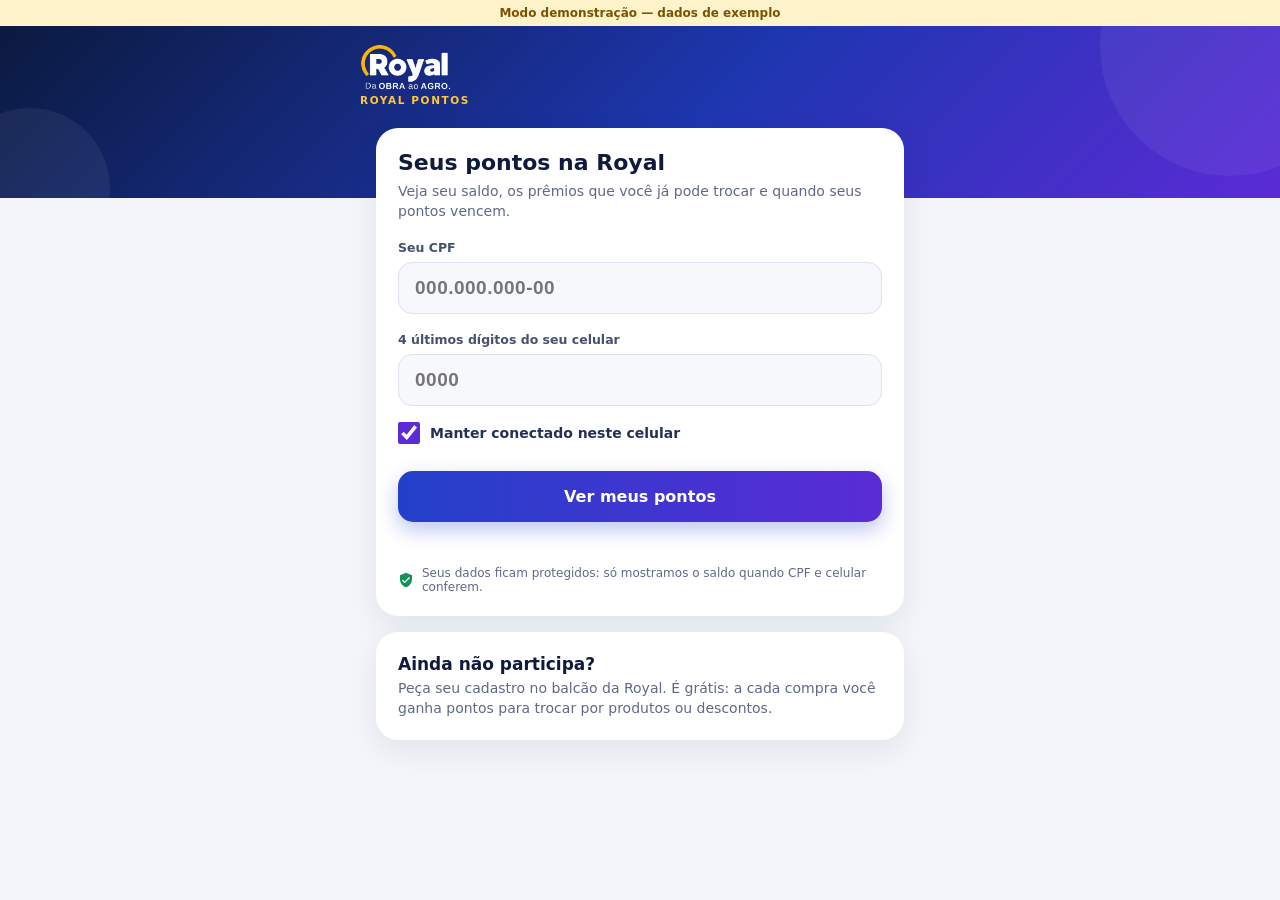
==== index.html @ d13bedf8 "deploy: dc5d675bdd52bc3d33647f05a580fc82ab1f0acd" ====
<!DOCTYPE html>
<html lang="pt-BR">
<head>
<meta charset="UTF-8">
<meta name="viewport" content="width=device-width, initial-scale=1, viewport-fit=cover">
<meta name="theme-color" content="#1E36B0">
<meta name="description" content="Royal Pontos: consulte seus pontos, prêmios e extrato do programa de fidelidade da Royal Parafusos e EPIs.">
<meta name="apple-mobile-web-app-capable" content="yes">
<meta name="apple-mobile-web-app-status-bar-style" content="black-translucent">
<meta name="apple-mobile-web-app-title" content="Royal Pontos">
<link rel="manifest" href="manifest.webmanifest">
<link rel="icon" href="icone-192.png">
<link rel="apple-touch-icon" href="apple-touch-icon.png">
<title>Royal Pontos — Seus pontos na Royal</title>
<script src="config.js"></script>
<style>
  :root {
    --azul: #2340C9; --roxo: #5B2BD6; --magenta: #A0279E; --ouro: #FFC933; --ouro2: #F59E0B;
    --noite: #0B1A3F; --texto: #0F1B3D; --texto2: #5F6987; --fundo: #F3F5FA; --verde: #0E8A55; --vermelho: #C62F3A;
    --topo: env(safe-area-inset-top, 0px); --base: env(safe-area-inset-bottom, 0px);
  }
  * { box-sizing: border-box; margin: 0; padding: 0; -webkit-tap-highlight-color: transparent; }
  html, body { background: var(--fundo); }
  body { font-family: -apple-system, "Segoe UI", system-ui, Roboto, "Helvetica Neue", Arial, sans-serif; color: var(--texto); min-height: 100vh; }
  .oculto { display: none !important; }
  button { font-family: inherit; }

  /* ---------- topo ---------- */
  .topo { background: linear-gradient(135deg, var(--noite) 0%, #1E36B0 55%, var(--roxo) 100%); color: #fff;
          padding: calc(18px + var(--topo)) 20px 92px; position: relative; overflow: hidden; }
  .topo::before, .topo::after { content: ""; position: absolute; border-radius: 50%; background: rgba(255,255,255,.06); }
  .topo::before { width: 260px; height: 260px; right: -80px; top: -110px; }
  .topo::after { width: 160px; height: 160px; left: -50px; bottom: -70px; }
  .topo-linha { display: flex; align-items: center; justify-content: space-between; max-width: 560px; margin: 0 auto; position: relative; z-index: 1; }
  .logo { height: 46px; display: block; }
  .topo small { display: block; color: var(--ouro); font-weight: 800; font-size: 10.5px; letter-spacing: 1.6px; margin-top: 4px; }
  .btn-icone { background: rgba(255,255,255,.14); border: 0; color: #fff; width: 40px; height: 40px; border-radius: 12px; display: grid; place-items: center; cursor: pointer; }
  .btn-icone svg { width: 20px; fill: #fff; }

  .wrap { max-width: 560px; margin: -70px auto 0; padding: 0 16px calc(96px + var(--base)); position: relative; z-index: 2; }
  .card { background: #fff; border-radius: 22px; padding: 22px; box-shadow: 0 10px 30px rgba(15,27,61,.08); margin-bottom: 16px; }
  h1 { font-size: 22px; margin-bottom: 6px; }
  .sub { color: var(--texto2); font-size: 14px; line-height: 1.45; }
  .titulo { font-size: 17px; font-weight: 800; margin-bottom: 4px; }

  /* ---------- login ---------- */
  label { display: block; font-size: 12.5px; font-weight: 700; color: #47506E; margin: 18px 0 7px; }
  input[type=text], input[type=tel] { width: 100%; font-size: 19px; padding: 14px 16px; border-radius: 14px; border: 1.5px solid #DDE2EF; background: #F7F8FC;
          color: var(--texto); outline: none; transition: .15s; font-weight: 700; letter-spacing: .5px; }
  input:focus { border-color: var(--roxo); background: #fff; box-shadow: 0 0 0 4px rgba(91,43,214,.12); }
  .lembrar { display: flex; align-items: center; gap: 10px; margin-top: 16px; font-size: 14px; color: #23305A; font-weight: 600; }
  .lembrar input { width: 22px; height: 22px; accent-color: var(--roxo); }
  .btn { width: 100%; margin-top: 20px; border: 0; border-radius: 15px; padding: 16px; font-size: 16px; font-weight: 800; color: #fff; cursor: pointer;
         background: linear-gradient(90deg, var(--azul), var(--roxo)); box-shadow: 0 8px 20px rgba(35,64,201,.3); }
  .btn:active { transform: scale(.98); }
  .btn:disabled { opacity: .6; }
  .erro { color: var(--vermelho); font-size: 13.5px; margin-top: 12px; min-height: 18px; font-weight: 600; }
  .seguro { display: flex; gap: 8px; align-items: center; color: var(--texto2); font-size: 12px; margin-top: 14px; }
  .seguro svg { width: 16px; fill: #12935B; flex: none; }
  .demo { background: #FFF3CC; color: #7A5300; text-align: center; font-size: 12px; padding: calc(6px + var(--topo)) 10px 6px; font-weight: 700; }

  /* ---------- saldo ---------- */
  .hero { background: linear-gradient(120deg, #1E36B0 0%, var(--roxo) 55%, var(--magenta) 100%); color: #fff; border-radius: 24px; padding: 24px; position: relative; overflow: hidden;
          box-shadow: 0 14px 34px rgba(91,43,214,.35); margin-bottom: 16px; }
  .hero::after { content: ""; position: absolute; width: 220px; height: 220px; border-radius: 50%; background: rgba(255,255,255,.08); right: -70px; top: -90px; }
  .hero .ola { font-size: 15px; opacity: .92; }
  .hero .rot { font-size: 11.5px; letter-spacing: 1.3px; opacity: .8; margin-top: 14px; font-weight: 700; }
  .hero .pts { font-size: 54px; font-weight: 900; color: #FFD34D; line-height: 1.05; }
  .hero .pts span { font-size: 20px; margin-left: 6px; }
  .chip { display: inline-flex; gap: 6px; align-items: center; background: rgba(255,255,255,.16); border-radius: 30px; padding: 7px 13px; font-size: 12.5px; margin-top: 12px; margin-right: 6px; }
  .alerta { background: #FFF8E1; border: 1px solid #FFE7A3; color: #7A5300; border-radius: 16px; padding: 14px 16px; font-size: 14px; margin-bottom: 16px; font-weight: 600; line-height: 1.4; }
  .meta { display: flex; gap: 14px; align-items: center; }
  .meta .img { width: 64px; height: 64px; border-radius: 16px; background: linear-gradient(135deg, #F3F0FF, #EEF2FF); display: grid; place-items: center; flex: none; overflow: hidden; }
  .meta .img img { max-width: 100%; max-height: 100%; }
  .meta .img svg, .premio .img svg { width: 30px; fill: #B9AEF0; }
  .barra { height: 8px; background: #EEF0F6; border-radius: 8px; overflow: hidden; margin-top: 8px; }
  .barra i { display: block; height: 100%; background: linear-gradient(90deg, var(--ouro), var(--ouro2)); border-radius: 8px; }
  .desconto { background: linear-gradient(135deg, #FFF8E1, #FFF3CC); border-radius: 16px; padding: 16px; font-size: 14.5px; line-height: 1.45; }
  .desconto b { color: #A66F00; }

  /* ---------- prêmios ---------- */
  .filtros { display: flex; gap: 8px; margin: 12px 0 4px; overflow-x: auto; }
  .filtro { border: 0; background: #ECEFF7; color: #5F6987; font-weight: 800; font-size: 13px; padding: 9px 14px; border-radius: 20px; white-space: nowrap; cursor: pointer; }
  .filtro.ativo { background: var(--noite); color: #fff; }
  .grade { display: grid; grid-template-columns: repeat(2, 1fr); gap: 12px; margin-top: 12px; }
  .premio { border: 1px solid #EEF0F6; border-radius: 18px; padding: 10px; display: flex; flex-direction: column; gap: 6px; background: #fff; }
  .premio .img { height: 104px; border-radius: 13px; background: linear-gradient(135deg, #F3F0FF, #EEF2FF); display: grid; place-items: center; overflow: hidden; }
  .premio .img img { max-width: 100%; max-height: 100%; object-fit: contain; }
  .premio b { font-size: 13.5px; line-height: 1.25; min-height: 34px; }
  .premio .p { color: var(--roxo); font-weight: 900; font-size: 18px; }
  .premio .p small { font-size: 11px; }
  .ok { color: var(--verde); font-size: 12px; font-weight: 800; }
  .falta { color: #A66F00; font-size: 12px; font-weight: 700; }

  /* ---------- extrato ---------- */
  .mov { display: flex; align-items: center; gap: 12px; padding: 13px 0; border-bottom: 1px solid #F0F2F7; }
  .mov:last-child { border: 0; }
  .ic { width: 40px; height: 40px; border-radius: 12px; display: grid; place-items: center; flex: none; font-size: 17px; }
  .ic.c { background: #E2F7EC; } .ic.r { background: #F0E9FF; } .ic.e { background: #FFE9EA; } .ic.o { background: #EEF0F5; }
  .mov .d { flex: 1; min-width: 0; }
  .mov .d b { font-size: 14px; display: block; white-space: nowrap; overflow: hidden; text-overflow: ellipsis; }
  .mov .d small { color: var(--texto2); font-size: 12px; }
  .mov .v { font-weight: 900; font-size: 15px; }
  .mais { color: var(--verde); } .menos { color: var(--vermelho); }

  /* ---------- loja ---------- */
  .linha-info { display: flex; gap: 14px; align-items: center; padding: 14px 0; border-bottom: 1px solid #F0F2F7; text-decoration: none; color: inherit; }
  .linha-info:last-child { border: 0; }
  .linha-info .ic { background: #EEF2FF; }
  .linha-info b { display: block; font-size: 14.5px; }
  .linha-info small { color: var(--texto2); font-size: 12.5px; }
  .passos { counter-reset: p; list-style: none; margin-top: 10px; }
  .passos li { counter-increment: p; display: flex; gap: 12px; padding: 9px 0; font-size: 14px; line-height: 1.4; color: #23305A; }
  .passos li::before { content: counter(p); width: 26px; height: 26px; border-radius: 50%; background: var(--noite); color: var(--ouro); font-weight: 900; font-size: 13px; display: grid; place-items: center; flex: none; }
  .sair { width: 100%; margin-top: 4px; border: 1.5px solid #D7DCEA; background: #fff; color: #23305A; border-radius: 14px; padding: 14px; font-weight: 800; font-size: 14px; cursor: pointer; }

  /* ---------- menu inferior ---------- */
  .tabs { position: fixed; left: 0; right: 0; bottom: 0; background: rgba(255,255,255,.96); backdrop-filter: blur(12px); -webkit-backdrop-filter: blur(12px);
          border-top: 1px solid #E6E9F2; display: flex; justify-content: space-around; padding: 8px 6px calc(8px + var(--base)); z-index: 20; }
  .tab { flex: 1; max-width: 120px; border: 0; background: none; display: flex; flex-direction: column; align-items: center; gap: 3px; font-size: 11px; font-weight: 700; color: #8A93AE; cursor: pointer; padding: 4px 0; }
  .tab svg { width: 24px; height: 24px; fill: #8A93AE; }
  .tab.ativa { color: var(--azul); }
  .tab.ativa svg { fill: var(--azul); }
  .atualizado { text-align: center; color: #9AA3BC; font-size: 12px; margin: 4px 0 14px; }
  .instalar { display: flex; gap: 12px; align-items: center; background: var(--noite); color: #fff; border-radius: 18px; padding: 14px 16px; margin-bottom: 16px; font-size: 13.5px; line-height: 1.35; }
  .instalar img { width: 42px; height: 42px; border-radius: 10px; }
  .instalar button { margin-left: auto; border: 0; background: var(--ouro); color: var(--noite); font-weight: 900; padding: 9px 12px; border-radius: 10px; font-size: 13px; }
  .instalar .x { background: none; color: #fff; padding: 4px 6px; margin-left: 4px; font-size: 18px; }
  @media (min-width: 520px) { .grade { grid-template-columns: repeat(3, 1fr); } }
</style>
</head>
<body>
<div id="avisoDemo" class="demo oculto">Modo demonstração — dados de exemplo</div>
<header class="topo">
  <div class="topo-linha">
    <div><img class="logo" src="logo-branco.png" alt="Royal — Da obra ao agro"><small>ROYAL PONTOS</small></div>
    <button class="btn-icone oculto" id="btnAtualizar" aria-label="Atualizar">
      <svg viewBox="0 0 24 24"><path d="M17.65 6.35A7.958 7.958 0 0012 4a8 8 0 108 8h-2a6 6 0 11-1.76-4.24L13 11h7V4l-2.35 2.35z"/></svg>
    </button>
  </div>
</header>

<main class="wrap">
  <!-- ================= LOGIN ================= -->
  <section id="telaLogin">
    <div class="card">
      <h1>Seus pontos na Royal</h1>
      <p class="sub">Veja seu saldo, os prêmios que você já pode trocar e quando seus pontos vencem.</p>
      <form id="form" autocomplete="off">
        <label for="cpf">Seu CPF</label>
        <input id="cpf" type="tel" inputmode="numeric" placeholder="000.000.000-00" maxlength="14" required>
        <label for="cel">4 últimos dígitos do seu celular</label>
        <input id="cel" type="tel" inputmode="numeric" placeholder="0000" maxlength="4" required>
        <label class="lembrar"><input type="checkbox" id="lembrar" checked> Manter conectado neste celular</label>
        <button class="btn" id="btnEntrar" type="submit">Ver meus pontos</button>
        <div class="erro" id="erro"></div>
      </form>
      <div class="seguro"><svg viewBox="0 0 24 24"><path d="M12 1L3 5v6c0 5.55 3.84 10.74 9 12 5.16-1.26 9-6.45 9-12V5l-9-4zm-2 16l-4-4 1.41-1.41L10 14.17l6.59-6.59L18 9l-8 8z"/></svg>
        Seus dados ficam protegidos: só mostramos o saldo quando CPF e celular conferem.</div>
    </div>
    <div class="card">
      <div class="titulo">Ainda não participa?</div>
      <p class="sub">Peça seu cadastro no balcão da Royal. É grátis: a cada compra você ganha pontos para trocar por produtos ou descontos.</p>
    </div>
  </section>

  <!-- ================= APP ================= -->
  <section id="telaApp" class="oculto">
    <!-- Início -->
    <div id="abaInicio">
      <div id="instalar" class="instalar oculto">
        <img src="icone-192.png" alt="">
        <div id="instalarTexto">Coloque o Royal Pontos na tela inicial do seu celular.</div>
        <button id="btnInstalar">Como?</button><button class="x" id="fecharInstalar" aria-label="Fechar">×</button>
      </div>
      <div class="hero">
        <div class="ola" id="ola">Olá!</div>
        <div class="rot">SEU SALDO</div>
        <div class="pts"><span id="saldo" style="font-size:inherit;margin:0">0</span><span>pontos</span></div>
        <div id="chips"></div>
      </div>
      <div id="alerta" class="alerta oculto"></div>
      <div class="card" id="cardMeta">
        <div class="titulo">Seu próximo prêmio</div>
        <div id="meta" style="margin-top:12px"></div>
      </div>
      <div class="card oculto" id="cardDesconto"><div class="desconto" id="desconto"></div></div>
      <div class="atualizado" id="atualizado"></div>
    </div>

    <!-- Prêmios -->
    <div id="abaPremios" class="oculto">
      <div class="card">
        <div class="titulo">Prêmios</div>
        <p class="sub">Apresente seu CPF no balcão para trocar.</p>
        <div class="filtros">
          <button class="filtro ativo" data-f="todos">Todos</button>
          <button class="filtro" data-f="posso">Já posso trocar</button>
        </div>
        <div class="grade" id="grade"></div>
      </div>
    </div>

    <!-- Extrato -->
    <div id="abaExtrato" class="oculto">
      <div class="card">
        <div class="titulo">Extrato</div>
        <p class="sub">Suas últimas movimentações</p>
        <div id="extrato" style="margin-top:6px"></div>
      </div>
    </div>

    <!-- Loja -->
    <div id="abaLoja" class="oculto">
      <div class="card">
        <div class="titulo">Royal Parafusos e EPIs</div>
        <div id="contatos" style="margin-top:6px"></div>
      </div>
      <div class="card">
        <div class="titulo">Como funciona</div>
        <ol class="passos" id="passos"></ol>
      </div>
      <button class="sair" id="sair">Sair desta conta</button>
    </div>
  </section>
</main>

<nav class="tabs oculto" id="tabs">
  <button class="tab ativa" data-aba="Inicio"><svg viewBox="0 0 24 24"><path d="M10 20v-6h4v6h5v-8h3L12 3 2 12h3v8z"/></svg>Início</button>
  <button class="tab" data-aba="Premios"><svg viewBox="0 0 24 24"><path d="M20 6h-2.18c.11-.31.18-.65.18-1 0-1.66-1.34-3-3-3-1.05 0-1.96.54-2.5 1.35l-.5.67-.5-.68C10.96 2.54 10.05 2 9 2 7.34 2 6 3.34 6 5c0 .35.07.69.18 1H4c-1.11 0-1.99.89-1.99 2L2 19c0 1.11.89 2 2 2h16c1.11 0 2-.89 2-2V8c0-1.11-.89-2-2-2zm0 13H4v-2h16v2zm0-5H4V8h5.08L7 10.83 8.62 12 11 8.76l1-1.36 1 1.36L15.38 12 17 10.83 14.92 8H20v6z"/></svg>Prêmios</button>
  <button class="tab" data-aba="Extrato"><svg viewBox="0 0 24 24"><path d="M19 3H5c-1.1 0-2 .9-2 2v14c0 1.1.9 2 2 2h14c1.1 0 2-.9 2-2V5c0-1.1-.9-2-2-2zM7 7h10v2H7V7zm0 4h10v2H7v-2zm0 4h7v2H7v-2z"/></svg>Extrato</button>
  <button class="tab" data-aba="Loja"><svg viewBox="0 0 24 24"><path d="M20 4H4v2h16V4zm1 10v-2l-1-5H4l-1 5v2h1v6h10v-6h4v6h2v-6h1zm-9 4H6v-4h6v4z"/></svg>Loja</button>
</nav>

<script>
(function () {
  const CFG = window.ROYAL || {};
  const $ = (id) => document.getElementById(id);
  const fmt = (n) => Number(n || 0).toLocaleString("pt-BR");
  const moeda = (v) => Number(v || 0).toLocaleString("pt-BR", { style: "currency", currency: "BRL" });
  const data = (s) => { if (!s) return ""; const [a, m, d] = String(s).substring(0, 10).split("-"); return d + "/" + m + "/" + a; };
  const esc = (s) => String(s ?? "").replace(/[&<>"']/g, (c) => ({ "&": "&amp;", "<": "&lt;", ">": "&gt;", '"': "&quot;", "'": "&#39;" }[c]));
  const DEMO = !CFG.SUPABASE_URL || !CFG.SUPABASE_KEY;
  const CHAVE = "royalpontos.login", CACHE = "royalpontos.dados";
  const PRESENTE = '<svg viewBox="0 0 24 24"><path d="M20 6h-2.18c.11-.31.18-.65.18-1 0-1.66-1.34-3-3-3-1.05 0-1.96.54-2.5 1.35l-.5.67-.5-.68C10.96 2.54 10.05 2 9 2 7.34 2 6 3.34 6 5c0 .35.07.69.18 1H4c-1.11 0-1.99.89-1.99 2L2 19c0 1.11.89 2 2 2h16c1.11 0 2-.89 2-2V8c0-1.11-.89-2-2-2zm0 13H4v-2h16v2zm0-5H4V8h5.08L7 10.83 8.62 12 11 8.76l1-1.36 1 1.36L15.38 12 17 10.83 14.92 8H20v6z"/></svg>';
  let dados = null, filtro = "todos";

  const guardar = (k, v) => { try { localStorage.setItem(k, JSON.stringify(v)); } catch (e) {} };
  const lerGuardado = (k) => { try { return JSON.parse(localStorage.getItem(k)); } catch (e) { return null; } };
  const apagar = (k) => { try { localStorage.removeItem(k); } catch (e) {} };

  if (DEMO) $("avisoDemo").classList.remove("oculto");
  if ("serviceWorker" in navigator) navigator.serviceWorker.register("sw.js").catch(() => {});

  // ---------- login ----------
  $("cpf").addEventListener("input", (e) => {
    let d = e.target.value.replace(/\D/g, "").slice(0, 11), r = "";
    for (let i = 0; i < d.length; i++) { if (i === 3 || i === 6) r += "."; if (i === 9) r += "-"; r += d[i]; }
    e.target.value = r;
    if (d.length === 11) $("cel").focus();
  });
  $("cel").addEventListener("input", (e) => { e.target.value = e.target.value.replace(/\D/g, "").slice(0, 4); });

  $("form").addEventListener("submit", async (e) => {
    e.preventDefault();
    $("erro").textContent = "";
    const cpf = $("cpf").value.replace(/\D/g, ""), cel = $("cel").value;
    if (cpf.length !== 11) { $("erro").textContent = "Digite os 11 números do CPF."; return; }
    if (cel.length !== 4) { $("erro").textContent = "Digite os 4 últimos dígitos do celular."; return; }
    $("btnEntrar").disabled = true; $("btnEntrar").textContent = "Consultando...";
    try {
      const r = await consultar(cpf, cel);
      if (!r || !r.ok) { $("erro").textContent = "Não encontramos seu cadastro com esses dados. Confira ou fale com a loja."; return; }
      if ($("lembrar").checked) guardar(CHAVE, { cpf, cel });
      mostrar(r);
    } catch (err) {
      console.error(err);
      $("erro").textContent = "Sem conexão no momento. Tente novamente em instantes.";
    } finally {
      $("btnEntrar").disabled = false; $("btnEntrar").textContent = "Ver meus pontos";
    }
  });

  async function consultar(cpf, cel) {
    if (DEMO) { await new Promise((r) => setTimeout(r, 400)); return demo(); }
    const headers = { "Content-Type": "application/json", apikey: CFG.SUPABASE_KEY };
    if (CFG.SUPABASE_KEY.startsWith("eyJ")) headers.Authorization = "Bearer " + CFG.SUPABASE_KEY;
    const resp = await fetch(CFG.SUPABASE_URL.replace(/\/$/, "") + "/rest/v1/rpc/consultar_pontos", {
      method: "POST", headers, body: JSON.stringify({ p_cpf: cpf, p_final_celular: cel })
    });
    if (!resp.ok) throw new Error("HTTP " + resp.status);
    return resp.json();
  }

  async function atualizar(silencioso) {
    const l = lerGuardado(CHAVE);
    if (!l) return;
    try {
      const r = await consultar(l.cpf, l.cel);
      if (r && r.ok) mostrar(r); else if (!silencioso) sair();
    } catch (e) { /* sem internet: continua mostrando o último saldo guardado */ }
  }

  // ---------- telas ----------
  function mostrar(r) {
    dados = r;
    r.atualizado_em = new Date().toISOString();
    if (lerGuardado(CHAVE)) guardar(CACHE, r);
    desenhar();
    $("telaLogin").classList.add("oculto");
    $("telaApp").classList.remove("oculto");
    $("tabs").classList.remove("oculto");
    $("btnAtualizar").classList.remove("oculto");
    sugerirInstalar();
  }

  function desenhar() {
    const r = dados;
    $("ola").textContent = "Olá, " + r.nome + "! 👑";
    $("saldo").textContent = fmt(r.saldo);
    $("chips").innerHTML = r.proximo_vencimento ? '<span class="chip">⏰ Próximo vencimento: ' + data(r.proximo_vencimento) + "</span>" : "";
    if (r.a_vencer_30 > 0) {
      $("alerta").textContent = "⚠️ " + fmt(r.a_vencer_30) + " pontos vencem nos próximos 30 dias. Passe na loja e troque antes de perder!";
      $("alerta").classList.remove("oculto");
    } else $("alerta").classList.add("oculto");

    const modo = r.modo || "AMBOS";
    const premios = (modo === "DESCONTO" ? [] : (r.premios || [])).slice().sort((a, b) => a.pontos - b.pontos);
    // próximo prêmio
    const prox = premios.find((p) => p.pontos > r.saldo);
    const podeQtd = premios.filter((p) => p.pontos <= r.saldo).length;
    let meta = "";
    if (premios.length === 0) meta = '<p class="sub">' + (modo === "DESCONTO" ? "Use seus pontos como desconto em qualquer compra." : "Em breve, novos prêmios.") + "</p>";
    else {
      if (podeQtd > 0) meta += '<p class="ok" style="font-size:14px;margin-bottom:12px">✓ Você já pode trocar ' + podeQtd + (podeQtd > 1 ? " prêmios" : " prêmio") + "!</p>";
      if (prox) {
        const pct = Math.min(100, Math.round((r.saldo / prox.pontos) * 100));
        meta += '<div class="meta"><div class="img">' + img(prox) + '</div><div style="flex:1;min-width:0"><b style="font-size:14.5px">' + esc(prox.nome) +
          '</b><div class="falta" style="margin-top:2px">Faltam ' + fmt(prox.pontos - r.saldo) + " pts de " + fmt(prox.pontos) + '</div><div class="barra"><i style="width:' + pct + '%"></i></div></div></div>';
      } else meta += '<p class="sub">Você já pode trocar qualquer prêmio do catálogo! 🎉</p>';
    }
    $("meta").innerHTML = meta;
    $("cardMeta").classList.toggle("oculto", modo === "DESCONTO" && false);

    if (modo !== "PRODUTOS") {
      const dp = Number(r.desconto_pontos || 100), dr = Number(r.desconto_reais || 5);
      const pode = Math.floor(r.saldo / dp) * dr;
      $("desconto").innerHTML = "💰 Cada <b>" + fmt(dp) + " pontos</b> valem <b>" + moeda(dr) + "</b> de desconto." +
        (pode > 0 ? "<br>Hoje você pode ganhar até <b>" + moeda(pode) + "</b> de desconto na sua compra!" : "");
      $("cardDesconto").classList.remove("oculto");
    } else $("cardDesconto").classList.add("oculto");

    $("atualizado").textContent = r.atualizado_em ? "Atualizado em " + new Date(r.atualizado_em).toLocaleString("pt-BR", { dateStyle: "short", timeStyle: "short" }) : "";

    // prêmios
    const lista = premios.filter((p) => filtro === "todos" || p.pontos <= r.saldo);
    $("grade").innerHTML = lista.length === 0 ? '<p class="sub" style="grid-column:1/-1">' + (premios.length ? "Junte mais pontos para liberar seu primeiro prêmio!" : "Nenhum prêmio disponível no momento.") + "</p>" :
      lista.map((p) => {
        const pct = Math.min(100, Math.round((r.saldo / p.pontos) * 100)), ok = r.saldo >= p.pontos;
        return '<div class="premio"><div class="img">' + img(p) + "</div><b>" + esc(p.nome) + '</b><div class="p">' + fmt(p.pontos) + ' <small>pts</small></div><div class="barra"><i style="width:' + pct + '%"></i></div>' +
          (ok ? '<div class="ok">✓ Você já pode trocar!</div>' : '<div class="falta">Faltam ' + fmt(p.pontos - r.saldo) + " pts</div>") + "</div>";
      }).join("");

    // extrato
    const nomes = { CREDITO: "Compra", RESGATE_PRODUTO: "Resgate", RESGATE_DESCONTO: "Desconto", EXPIRACAO: "Pontos vencidos", ESTORNO: "Estorno", AJUSTE: "Ajuste" };
    const icones = { CREDITO: ["c", "🛒"], RESGATE_PRODUTO: ["r", "🎁"], RESGATE_DESCONTO: ["r", "💰"], EXPIRACAO: ["e", "⏰"], ESTORNO: ["o", "↩️"], AJUSTE: ["o", "⭐"] };
    const ext = r.extrato || [];
    $("extrato").innerHTML = ext.length === 0 ? '<p class="sub">Nenhuma movimentação ainda.</p>' : ext.map((m) => {
      const ic = icones[m.tipo] || ["o", "•"];
      const det = m.tipo === "CREDITO" && m.expira_em ? " · vale até " + data(m.expira_em) : "";
      return '<div class="mov"><div class="ic ' + ic[0] + '">' + ic[1] + '</div><div class="d"><b>' + esc(m.descricao || nomes[m.tipo] || m.tipo) +
        "</b><small>" + data(m.criado_em) + det + (m.estornado ? " · estornado" : "") + '</small></div><div class="v ' + (m.pontos > 0 ? "mais" : "menos") + '">' +
        (m.pontos > 0 ? "+" : "") + fmt(m.pontos) + "</div></div>";
    }).join("");

    // loja
    const c = [];
    if (CFG.WHATSAPP_LOJA) c.push(info("https://wa.me/" + CFG.WHATSAPP_LOJA, "💬", "WhatsApp", "Fale com a loja"));
    if (CFG.INSTAGRAM) c.push(info("https://instagram.com/" + CFG.INSTAGRAM, "📸", "Instagram", "@" + CFG.INSTAGRAM));
    if (CFG.ENDERECO) c.push(info("https://maps.google.com/?q=" + encodeURIComponent("Royal Parafusos e EPIs " + CFG.ENDERECO), "📍", "Endereço", CFG.ENDERECO));
    if (CFG.HORARIO) c.push(info(null, "🕒", "Horário", CFG.HORARIO));
    $("contatos").innerHTML = c.join("");
    const regra = r.regra_reais ? "A cada " + moeda(r.regra_reais) + " em compras você ganha " + fmt(r.regra_pontos || 1) + (Number(r.regra_pontos) > 1 ? " pontos." : " ponto.") : "Cada compra na loja vira pontos.";
    const passos = ["Informe seu CPF no caixa a cada compra.", regra,
      "Seus pontos valem por " + (r.validade_dias || 60) + " dias a partir da compra.",
      modo === "DESCONTO" ? "Troque seus pontos por desconto no balcão." : modo === "PRODUTOS" ? "Troque seus pontos por produtos do catálogo no balcão." : "Troque por produtos do catálogo ou por desconto, direto no balcão."];
    $("passos").innerHTML = passos.map((p) => "<li>" + esc(p) + "</li>").join("");
  }

  function img(p) { return p.imagem ? '<img src="' + esc(p.imagem) + '" alt="" loading="lazy">' : PRESENTE; }
  function info(link, ic, t, s) {
    const tag = link ? 'a href="' + esc(link) + '" target="_blank" rel="noopener"' : "div";
    return "<" + tag + ' class="linha-info"><div class="ic">' + ic + "</div><div><b>" + esc(t) + "</b><small>" + esc(s) + "</small></div></" + (link ? "a" : "div") + ">";
  }

  // ---------- menu inferior ----------
  document.querySelectorAll(".tab").forEach((b) => b.addEventListener("click", () => {
    document.querySelectorAll(".tab").forEach((x) => x.classList.toggle("ativa", x === b));
    ["Inicio", "Premios", "Extrato", "Loja"].forEach((a) => $("aba" + a).classList.toggle("oculto", a !== b.dataset.aba));
    window.scrollTo(0, 0);
  }));
  document.querySelectorAll(".filtro").forEach((b) => b.addEventListener("click", () => {
    filtro = b.dataset.f;
    document.querySelectorAll(".filtro").forEach((x) => x.classList.toggle("ativo", x === b));
    desenhar();
  }));
  $("btnAtualizar").addEventListener("click", () => atualizar(false));
  $("sair").addEventListener("click", sair);

  function sair() {
    apagar(CHAVE); apagar(CACHE); dados = null;
    $("telaApp").classList.add("oculto"); $("tabs").classList.add("oculto"); $("btnAtualizar").classList.add("oculto");
    $("telaLogin").classList.remove("oculto");
    $("cpf").value = ""; $("cel").value = "";
    document.querySelector('.tab[data-aba="Inicio"]').click();
  }

  // ---------- atalho na tela inicial (opcional) ----------
  let promptInstalar = null;
  window.addEventListener("beforeinstallprompt", (e) => { e.preventDefault(); promptInstalar = e; sugerirInstalar(); });
  function sugerirInstalar() {
    const instalado = window.matchMedia("(display-mode: standalone)").matches || navigator.standalone;
    if (instalado || lerGuardado("royalpontos.semInstalar") || $("telaApp").classList.contains("oculto")) return;
    const ios = /iphone|ipad|ipod/i.test(navigator.userAgent);
    if (!ios && !promptInstalar) return;
    $("btnInstalar").textContent = promptInstalar ? "Adicionar" : "Como?";
    $("instalar").classList.remove("oculto");
  }
  $("btnInstalar").addEventListener("click", async () => {
    if (promptInstalar) { promptInstalar.prompt(); await promptInstalar.userChoice; promptInstalar = null; $("instalar").classList.add("oculto"); return; }
    $("instalarTexto").innerHTML = "No Safari, toque em <b>Compartilhar</b> (quadrado com seta ⬆) e depois em <b>Adicionar à Tela de Início</b>.";
    $("btnInstalar").classList.add("oculto");
  });
  $("fecharInstalar").addEventListener("click", () => { guardar("royalpontos.semInstalar", true); $("instalar").classList.add("oculto"); });

  // ---------- abrir já conectado ----------
  const cache = lerGuardado(CACHE);
  if (lerGuardado(CHAVE) && cache) { dados = cache; desenhar(); $("telaLogin").classList.add("oculto"); $("telaApp").classList.remove("oculto"); $("tabs").classList.remove("oculto"); $("btnAtualizar").classList.remove("oculto"); atualizar(true); sugerirInstalar(); }
  else if (lerGuardado(CHAVE)) atualizar(true);

  function demo() {
    const hoje = new Date(), d = (n) => new Date(hoje.getTime() + n * 864e5).toISOString().substring(0, 10);
    return {
      ok: true, nome: "João", loja: "Royal Parafusos e EPIs", saldo: 2151, a_vencer_30: 383, proximo_vencimento: d(5),
      modo: "AMBOS", desconto_pontos: "100", desconto_reais: "5.00", regra_reais: "1.00", regra_pontos: "1", validade_dias: "60",
      extrato: [
        { criado_em: d(0), tipo: "CREDITO", pontos: 150, descricao: "Compra na loja", expira_em: d(60) },
        { criado_em: d(-3), tipo: "RESGATE_PRODUTO", pontos: -300, descricao: "1x Luva nitrílica (par)" },
        { criado_em: d(-6), tipo: "CREDITO", pontos: 471, descricao: "NF 2673", expira_em: d(54) },
        { criado_em: d(-9), tipo: "RESGATE_DESCONTO", pontos: -200, descricao: "Desconto de R$ 10,00" },
        { criado_em: d(-14), tipo: "CREDITO", pontos: 298, descricao: "Compra na loja", expira_em: d(46) }
      ],
      premios: [
        { nome: "Protetor auricular plug", pontos: 120 }, { nome: "Luva nitrílica (par)", pontos: 300 },
        { nome: "Trena 5 metros", pontos: 650 }, { nome: "Lanterna de LED", pontos: 800 },
        { nome: "Capacete de segurança", pontos: 1200 }, { nome: "Botina de segurança", pontos: 3500 }
      ]
    };
  }
})();
</script>
</body>
</html>
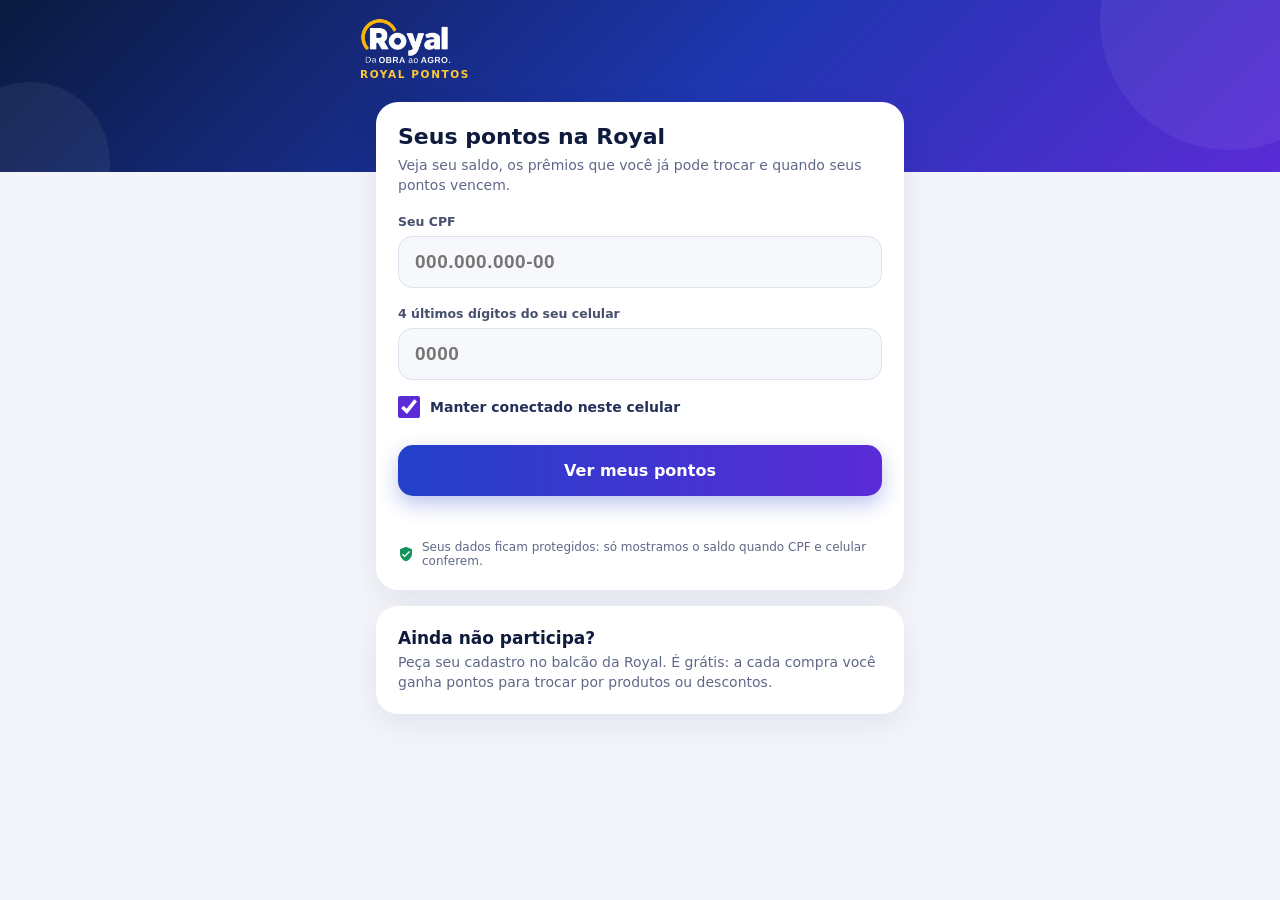
==== commit 73255b2c: "deploy: f64869edad938195d82f0c6db00c92e7d9083ad6" ====
--- a/index.html
+++ b/index.html
@@ -130,7 +130,6 @@
 </style>
 </head>
 <body>
-<div id="avisoDemo" class="demo oculto">Modo demonstração — dados de exemplo</div>
 <header class="topo">
   <div class="topo-linha">
     <div><img class="logo" src="logo-branco.png" alt="Royal — Da obra ao agro"><small>ROYAL PONTOS</small></div>
@@ -249,7 +248,8 @@
   const lerGuardado = (k) => { try { return JSON.parse(localStorage.getItem(k)); } catch (e) { return null; } };
   const apagar = (k) => { try { localStorage.removeItem(k); } catch (e) {} };
 
-  if (DEMO) $("avisoDemo").classList.remove("oculto");
+  // apaga dados de exemplo guardados pela versão de demonstração
+  try { const c = JSON.parse(localStorage.getItem("royalpontos.dados") || "null"); if (c && c.nome === "João" && c.saldo === 2151) { localStorage.removeItem("royalpontos.dados"); localStorage.removeItem("royalpontos.login"); } } catch (e) {}
   if ("serviceWorker" in navigator) navigator.serviceWorker.register("sw.js").catch(() => {});
 
   // ---------- login ----------
@@ -270,6 +270,7 @@
     $("btnEntrar").disabled = true; $("btnEntrar").textContent = "Consultando...";
     try {
       const r = await consultar(cpf, cel);
+      if (r && r.implantacao) { $("erro").textContent = "O Royal Pontos está em implantação. Em breve você poderá consultar seus pontos aqui!"; return; }
       if (!r || !r.ok) { $("erro").textContent = "Não encontramos seu cadastro com esses dados. Confira ou fale com a loja."; return; }
       if ($("lembrar").checked) guardar(CHAVE, { cpf, cel });
       mostrar(r);
@@ -282,7 +283,7 @@
   });
 
   async function consultar(cpf, cel) {
-    if (DEMO) { await new Promise((r) => setTimeout(r, 400)); return demo(); }
+    if (DEMO) { await new Promise((r) => setTimeout(r, 400)); return { ok: false, implantacao: true }; }
     const headers = { "Content-Type": "application/json", apikey: CFG.SUPABASE_KEY };
     if (CFG.SUPABASE_KEY.startsWith("eyJ")) headers.Authorization = "Bearer " + CFG.SUPABASE_KEY;
     const resp = await fetch(CFG.SUPABASE_URL.replace(/\/$/, "") + "/rest/v1/rpc/consultar_pontos", {
@@ -375,9 +376,9 @@
 
     // loja
     const c = [];
-    if (CFG.WHATSAPP_LOJA) c.push(info("https://wa.me/" + CFG.WHATSAPP_LOJA, "💬", "WhatsApp", "Fale com a loja"));
+    if (CFG.WHATSAPP_LOJA) c.push(info("https://wa.me/" + CFG.WHATSAPP_LOJA, "💬", "WhatsApp", "(38) 9 9936-5989 · fale com a loja"));
     if (CFG.INSTAGRAM) c.push(info("https://instagram.com/" + CFG.INSTAGRAM, "📸", "Instagram", "@" + CFG.INSTAGRAM));
-    if (CFG.ENDERECO) c.push(info("https://maps.google.com/?q=" + encodeURIComponent("Royal Parafusos e EPIs " + CFG.ENDERECO), "📍", "Endereço", CFG.ENDERECO));
+    if (CFG.ENDERECO) c.push(info("https://maps.google.com/?q=" + encodeURIComponent(CFG.ENDERECO), "📍", "Endereço", CFG.ENDERECO));
     if (CFG.HORARIO) c.push(info(null, "🕒", "Horário", CFG.HORARIO));
     $("contatos").innerHTML = c.join("");
     const regra = r.regra_reais ? "A cada " + moeda(r.regra_reais) + " em compras você ganha " + fmt(r.regra_pontos || 1) + (Number(r.regra_pontos) > 1 ? " pontos." : " ponto.") : "Cada compra na loja vira pontos.";
@@ -438,25 +439,6 @@
   if (lerGuardado(CHAVE) && cache) { dados = cache; desenhar(); $("telaLogin").classList.add("oculto"); $("telaApp").classList.remove("oculto"); $("tabs").classList.remove("oculto"); $("btnAtualizar").classList.remove("oculto"); atualizar(true); sugerirInstalar(); }
   else if (lerGuardado(CHAVE)) atualizar(true);
 
-  function demo() {
-    const hoje = new Date(), d = (n) => new Date(hoje.getTime() + n * 864e5).toISOString().substring(0, 10);
-    return {
-      ok: true, nome: "João", loja: "Royal Parafusos e EPIs", saldo: 2151, a_vencer_30: 383, proximo_vencimento: d(5),
-      modo: "AMBOS", desconto_pontos: "100", desconto_reais: "5.00", regra_reais: "1.00", regra_pontos: "1", validade_dias: "60",
-      extrato: [
-        { criado_em: d(0), tipo: "CREDITO", pontos: 150, descricao: "Compra na loja", expira_em: d(60) },
-        { criado_em: d(-3), tipo: "RESGATE_PRODUTO", pontos: -300, descricao: "1x Luva nitrílica (par)" },
-        { criado_em: d(-6), tipo: "CREDITO", pontos: 471, descricao: "NF 2673", expira_em: d(54) },
-        { criado_em: d(-9), tipo: "RESGATE_DESCONTO", pontos: -200, descricao: "Desconto de R$ 10,00" },
-        { criado_em: d(-14), tipo: "CREDITO", pontos: 298, descricao: "Compra na loja", expira_em: d(46) }
-      ],
-      premios: [
-        { nome: "Protetor auricular plug", pontos: 120 }, { nome: "Luva nitrílica (par)", pontos: 300 },
-        { nome: "Trena 5 metros", pontos: 650 }, { nome: "Lanterna de LED", pontos: 800 },
-        { nome: "Capacete de segurança", pontos: 1200 }, { nome: "Botina de segurança", pontos: 3500 }
-      ]
-    };
-  }
 })();
 </script>
 </body>
